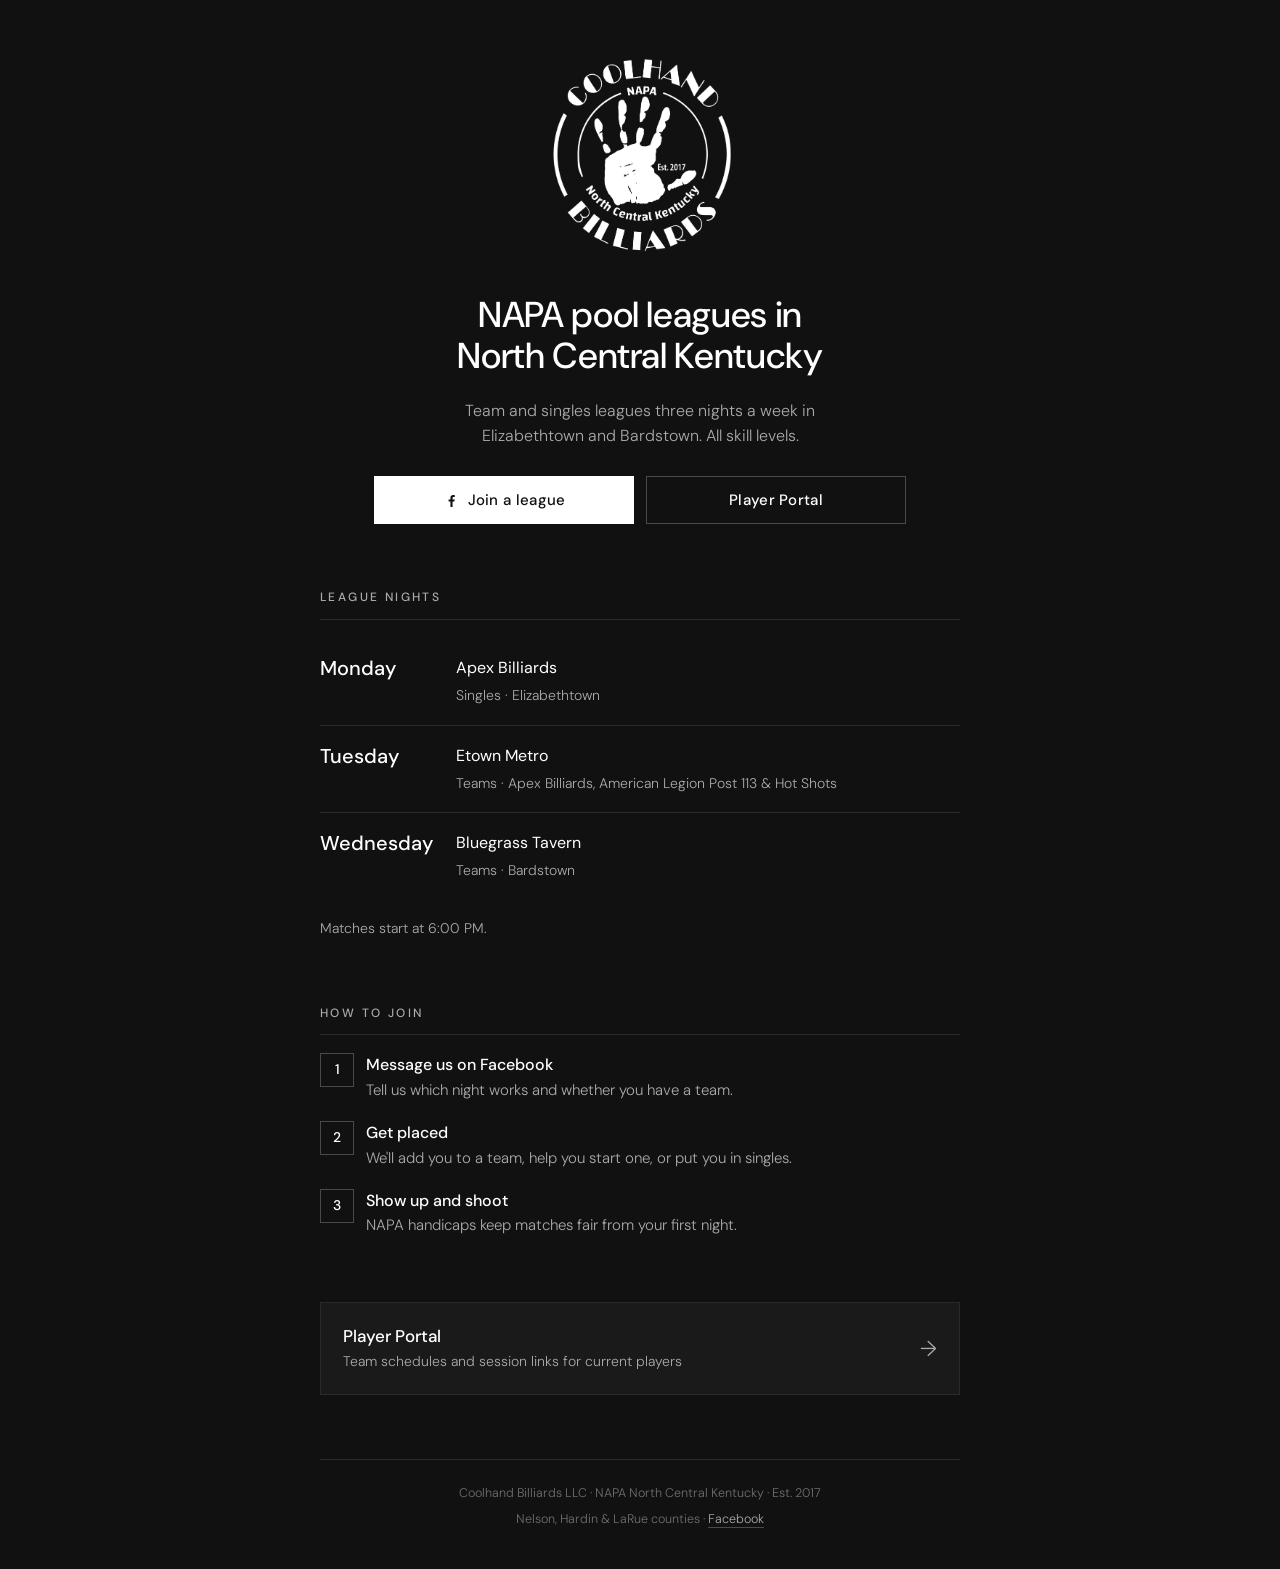
==== index.html @ ecc703ce "Add files via upload" ====
<!doctype html>
<html lang="en">
<head>
<meta charset="utf-8">
<meta name="viewport" content="width=device-width, initial-scale=1, viewport-fit=cover">
<title>Coolhand Billiards · NAPA Pool Leagues</title>
<meta name="description" content="NAPA pool leagues in North Central Kentucky. Monday singles at Apex Billiards, Tuesday Etown Metro teams, Wednesday Bardstown teams. Est. 2017.">
<meta name="theme-color" content="#111111">
<meta property="og:title" content="Coolhand Billiards · NAPA Pool Leagues">
<meta property="og:description" content="NAPA pool leagues in North Central Kentucky — Monday, Tuesday and Wednesday nights.">
<meta property="og:image" content="https://coolhandbilliards.com/players/CHB_Black_trans.png">
<meta property="og:url" content="https://coolhandbilliards.com/">
<link rel="icon" type="image/png" href="/players/CHB_Black_trans.png">
<link rel="preconnect" href="https://fonts.googleapis.com">
<link rel="preconnect" href="https://fonts.gstatic.com" crossorigin>
<link rel="stylesheet" href="https://fonts.googleapis.com/css2?family=DM+Sans:opsz,wght@9..40,300;9..40,400;9..40,500&display=swap">
<style>
  :root{
    color-scheme:dark;
    --bg:#111111;
    --surface:#1a1a1a;
    --text:#ffffff;
    --muted:#aaaaaa;
    --faint:#6f6f6f;
    --border:#2a2a2a;
    --border-bright:#4a4a4a;
    --font:'DM Sans',system-ui,-apple-system,'Segoe UI',Roboto,sans-serif;
  }
  *{box-sizing:border-box}
  html{-webkit-text-size-adjust:100%}
  body{
    margin:0;background:var(--bg);color:var(--text);
    font-family:var(--font);font-weight:300;line-height:1.55;
    -webkit-font-smoothing:antialiased;-webkit-tap-highlight-color:transparent;
    padding-left:max(20px,env(safe-area-inset-left));padding-right:max(20px,env(safe-area-inset-right));
    padding-block:calc(48px + env(safe-area-inset-top)) calc(40px + env(safe-area-inset-bottom));
  }
  main{max-width:640px;margin:0 auto;display:flex;flex-direction:column;gap:64px}
  a{color:inherit}
  a:focus-visible{outline:2px solid var(--text);outline-offset:3px}

  /* hero */
  .hero{display:flex;flex-direction:column;align-items:center;text-align:center;gap:22px}
  .logo{width:min(220px,58vw);height:auto;filter:invert(1);display:block}
  h1{font-weight:500;font-size:clamp(26px,6.4vw,36px);line-height:1.15;letter-spacing:-.01em;margin:6px 0 0;text-wrap:balance}
  .sub{color:var(--muted);font-size:16px;margin:0;max-width:34ch}
  .actions{display:flex;flex-wrap:wrap;justify-content:center;gap:12px;margin-top:6px;width:100%}
  .btn{
    display:inline-flex;align-items:center;justify-content:center;gap:8px;
    min-height:48px;padding:0 24px;flex:1 1 200px;max-width:260px;
    font-size:15px;font-weight:500;letter-spacing:.02em;text-decoration:none;
    border:1px solid var(--text);transition:background .15s,color .15s,border-color .15s;
  }
  .btn.primary{background:var(--text);color:var(--bg)}
  .btn.primary:hover{background:transparent;color:var(--text)}
  .btn.ghost{background:transparent;color:var(--text);border-color:var(--border-bright)}
  .btn.ghost:hover{border-color:var(--text)}
  .btn svg{width:17px;height:17px;flex:none}

  /* sections */
  section{display:flex;flex-direction:column;gap:18px}
  h2{
    margin:0;padding-bottom:12px;border-bottom:1px solid var(--border);
    font-size:12px;font-weight:500;letter-spacing:.2em;text-transform:uppercase;color:var(--muted);
  }

  .nights{display:flex;flex-direction:column}
  .night{display:grid;grid-template-columns:118px 1fr;gap:4px 18px;padding:18px 0;border-bottom:1px solid var(--border)}
  .night:last-child{border-bottom:none}
  .day{font-size:20px;font-weight:500;line-height:1.25}
  .where{font-size:16px;font-weight:400}
  .fmt{grid-column:2;color:var(--muted);font-size:14px}
  .time{color:var(--muted);font-size:14px;margin:0}

  .steps{list-style:none;margin:0;padding:0;display:flex;flex-direction:column;gap:18px;counter-reset:s}
  .steps li{display:grid;grid-template-columns:32px 1fr;gap:14px;counter-increment:s}
  .steps li::before{
    content:counter(s);width:32px;height:32px;border:1px solid var(--border-bright);
    display:flex;align-items:center;justify-content:center;font-size:14px;font-weight:500;
  }
  .steps b{display:block;font-weight:500;font-size:16px}
  .steps span{color:var(--muted);font-size:15px}

  .portal{
    display:flex;justify-content:space-between;align-items:center;gap:16px;
    background:var(--surface);border:1px solid var(--border);padding:20px 22px;text-decoration:none;
    transition:border-color .15s;
  }
  .portal:hover{border-color:var(--border-bright)}
  .portal b{display:block;font-weight:500;font-size:17px}
  .portal span{color:var(--muted);font-size:14px}
  .portal i{font-style:normal;font-size:22px;color:var(--muted)}

  footer{
    display:flex;flex-direction:column;align-items:center;gap:6px;text-align:center;
    color:var(--faint);font-size:12.5px;padding-top:24px;border-top:1px solid var(--border);
  }
  footer a{color:var(--muted);text-decoration:none;border-bottom:1px solid var(--border-bright)}
  footer a:hover{color:var(--text)}

  @media (max-width:420px){
    .night{grid-template-columns:1fr}
    .fmt{grid-column:1}
  }
  @media (prefers-reduced-motion:reduce){*{transition:none!important}}
</style>
</head>
<body>
<main>

  <header class="hero">
    <img class="logo" src="/players/CHB_Black_trans.png" alt="Coolhand Billiards — NAPA North Central Kentucky, Est. 2017" width="1211" height="1200">
    <h1>NAPA pool leagues in North Central Kentucky</h1>
    <p class="sub">Team and singles leagues three nights a week in Elizabethtown and Bardstown. All skill levels.</p>
    <div class="actions">
      <a class="btn primary" href="https://www.facebook.com/NAPAofNCK" target="_blank" rel="noopener">
        <svg viewBox="0 0 24 24" fill="currentColor" aria-hidden="true"><path d="M13.5 21v-7.5h2.6l.4-3h-3V8.6c0-.9.3-1.5 1.5-1.5h1.6V4.4c-.3 0-1.2-.1-2.3-.1-2.3 0-3.8 1.4-3.8 3.9v2.3H7.9v3h2.6V21h3z"/></svg>
        Join a league
      </a>
      <a class="btn ghost" href="/players">Player Portal</a>
    </div>
  </header>

  <section aria-labelledby="nights-h">
    <h2 id="nights-h">League nights</h2>
    <div class="nights">
      <div class="night">
        <div class="day">Monday</div>
        <div class="where">Apex Billiards</div>
        <div class="fmt">Singles · Elizabethtown</div>
      </div>
      <div class="night">
        <div class="day">Tuesday</div>
        <div class="where">Etown Metro</div>
        <div class="fmt">Teams · Apex Billiards, American Legion Post 113 &amp; Hot Shots</div>
      </div>
      <div class="night">
        <div class="day">Wednesday</div>
        <div class="where">Bluegrass Tavern</div>
        <div class="fmt">Teams · Bardstown</div>
      </div>
    </div>
    <p class="time">Matches start at 6:00 PM.</p>
  </section>

  <section aria-labelledby="join-h">
    <h2 id="join-h">How to join</h2>
    <ol class="steps">
      <li><div><b>Message us on Facebook</b><span>Tell us which night works and whether you have a team.</span></div></li>
      <li><div><b>Get placed</b><span>We'll add you to a team, help you start one, or put you in singles.</span></div></li>
      <li><div><b>Show up and shoot</b><span>NAPA handicaps keep matches fair from your first night.</span></div></li>
    </ol>
  </section>

  <a class="portal" href="/players">
    <div><b>Player Portal</b><span>Team schedules and session links for current players</span></div>
    <i aria-hidden="true">→</i>
  </a>

  <footer>
    <div>Coolhand Billiards LLC · NAPA North Central Kentucky · Est. 2017</div>
    <div>Nelson, Hardin &amp; LaRue counties · <a href="https://www.facebook.com/NAPAofNCK" target="_blank" rel="noopener">Facebook</a></div>
  </footer>

</main>
</body>
</html>
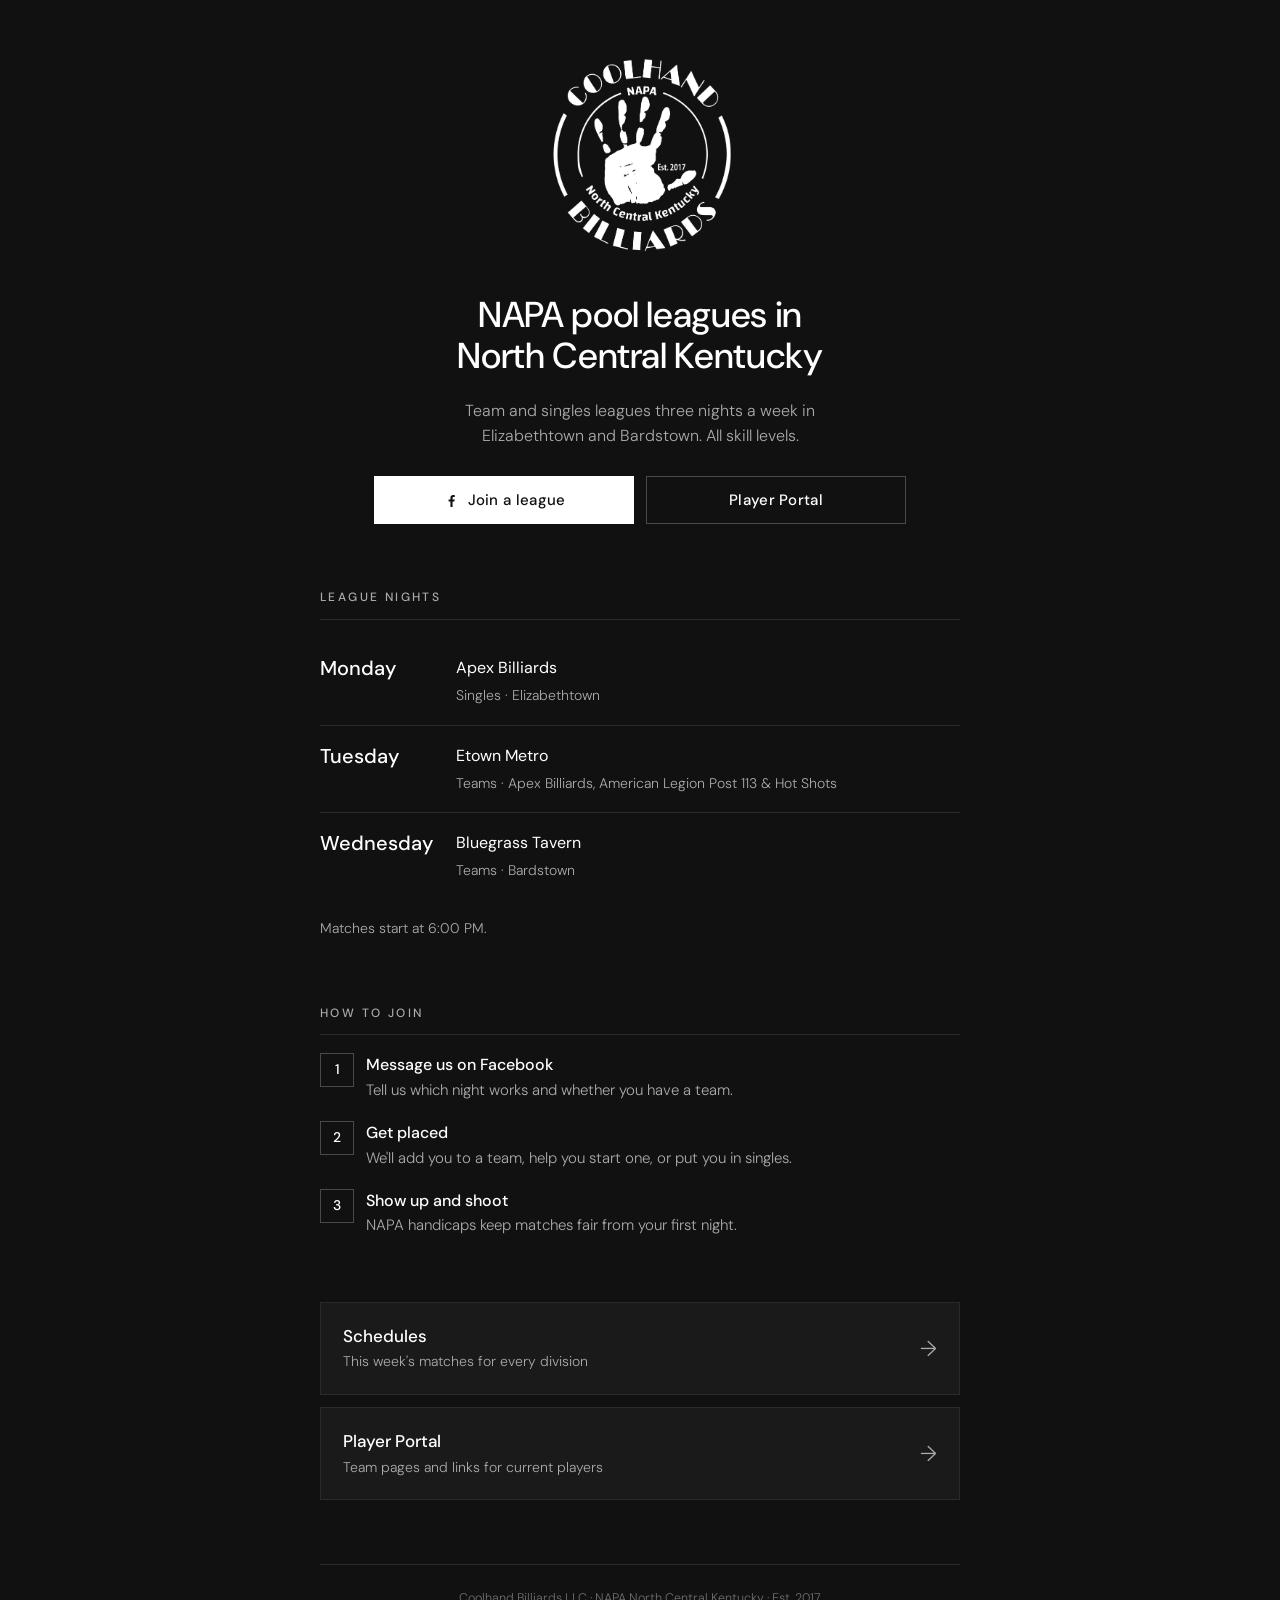
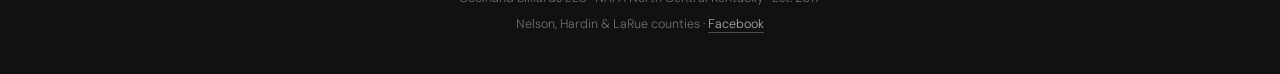
==== commit e5419ca6: "Add data-driven Schedules page, team pages with permanent PINs, and NAPA import tool" ====
--- a/index.html
+++ b/index.html
@@ -81,6 +81,7 @@
   .steps b{display:block;font-weight:500;font-size:16px}
   .steps span{color:var(--muted);font-size:15px}
 
+  .portals{display:flex;flex-direction:column;gap:12px}
   .portal{
     display:flex;justify-content:space-between;align-items:center;gap:16px;
     background:var(--surface);border:1px solid var(--border);padding:20px 22px;text-decoration:none;
@@ -152,10 +153,16 @@
     </ol>
   </section>
 
-  <a class="portal" href="/players">
-    <div><b>Player Portal</b><span>Team schedules and session links for current players</span></div>
-    <i aria-hidden="true">→</i>
-  </a>
+  <div class="portals">
+    <a class="portal" href="/schedules/">
+      <div><b>Schedules</b><span>This week's matches for every division</span></div>
+      <i aria-hidden="true">→</i>
+    </a>
+    <a class="portal" href="/players">
+      <div><b>Player Portal</b><span>Team pages and links for current players</span></div>
+      <i aria-hidden="true">→</i>
+    </a>
+  </div>
 
   <footer>
     <div>Coolhand Billiards LLC · NAPA North Central Kentucky · Est. 2017</div>
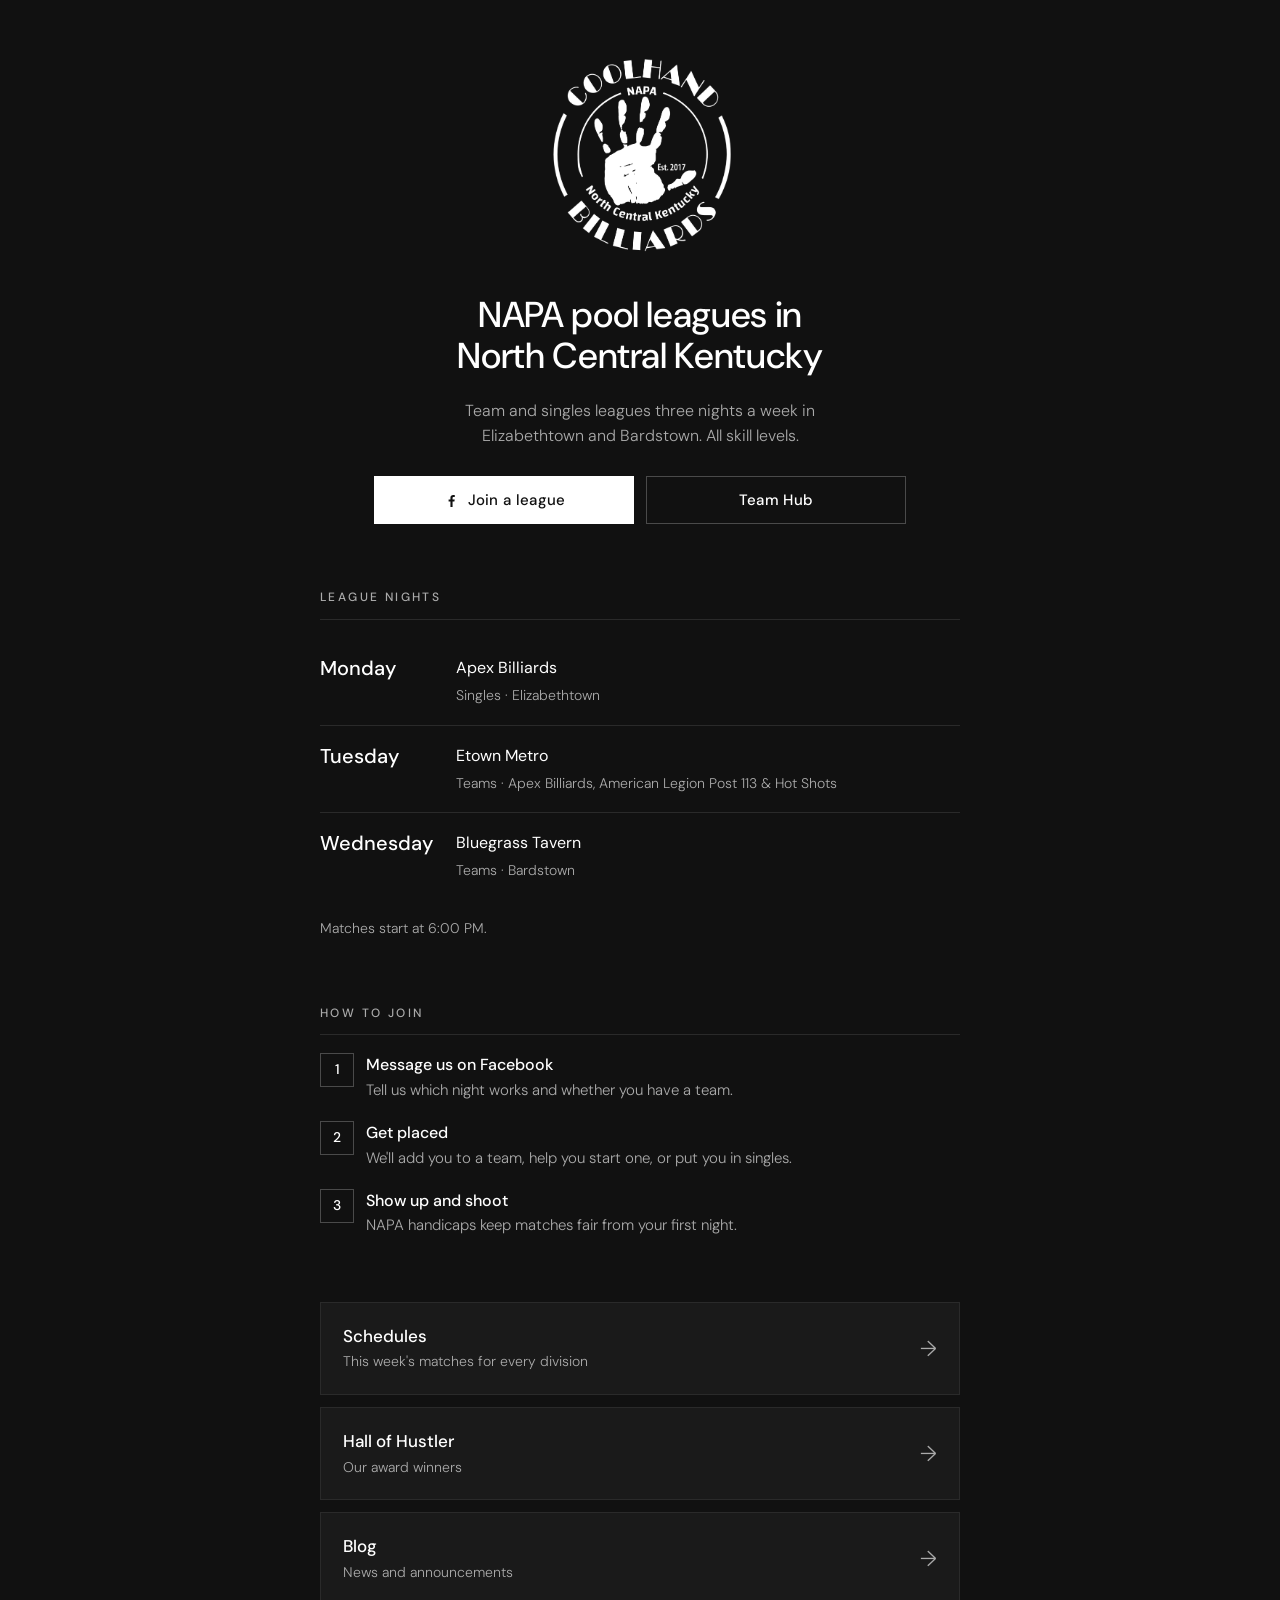
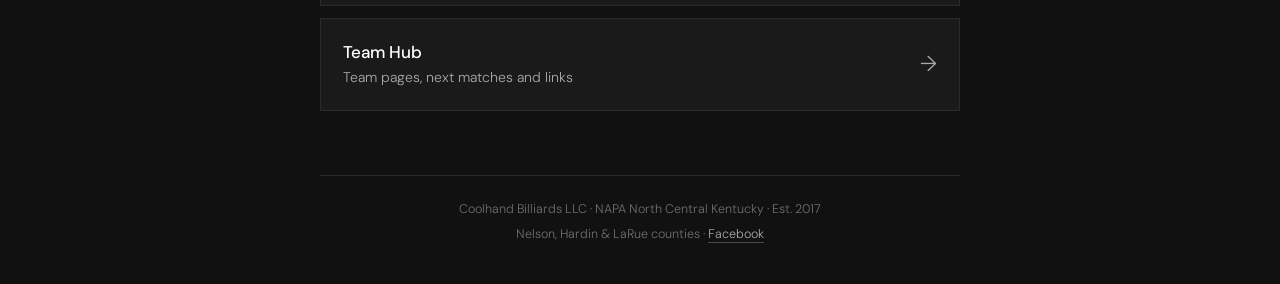
==== commit 669d690f: "Add Hall of Hustler and Blog pages; rename Player Portal to Team Hub" ====
--- a/index.html
+++ b/index.html
@@ -118,7 +118,7 @@
         <svg viewBox="0 0 24 24" fill="currentColor" aria-hidden="true"><path d="M13.5 21v-7.5h2.6l.4-3h-3V8.6c0-.9.3-1.5 1.5-1.5h1.6V4.4c-.3 0-1.2-.1-2.3-.1-2.3 0-3.8 1.4-3.8 3.9v2.3H7.9v3h2.6V21h3z"/></svg>
         Join a league
       </a>
-      <a class="btn ghost" href="/players">Player Portal</a>
+      <a class="btn ghost" href="/players/">Team Hub</a>
     </div>
   </header>
 
@@ -158,8 +158,16 @@
       <div><b>Schedules</b><span>This week's matches for every division</span></div>
       <i aria-hidden="true">→</i>
     </a>
-    <a class="portal" href="/players">
-      <div><b>Player Portal</b><span>Team pages and links for current players</span></div>
+    <a class="portal" href="/hall-of-hustler/">
+      <div><b>Hall of Hustler</b><span>Our award winners</span></div>
+      <i aria-hidden="true">→</i>
+    </a>
+    <a class="portal" href="/blog/">
+      <div><b>Blog</b><span>News and announcements</span></div>
+      <i aria-hidden="true">→</i>
+    </a>
+    <a class="portal" href="/players/">
+      <div><b>Team Hub</b><span>Team pages, next matches and links</span></div>
       <i aria-hidden="true">→</i>
     </a>
   </div>
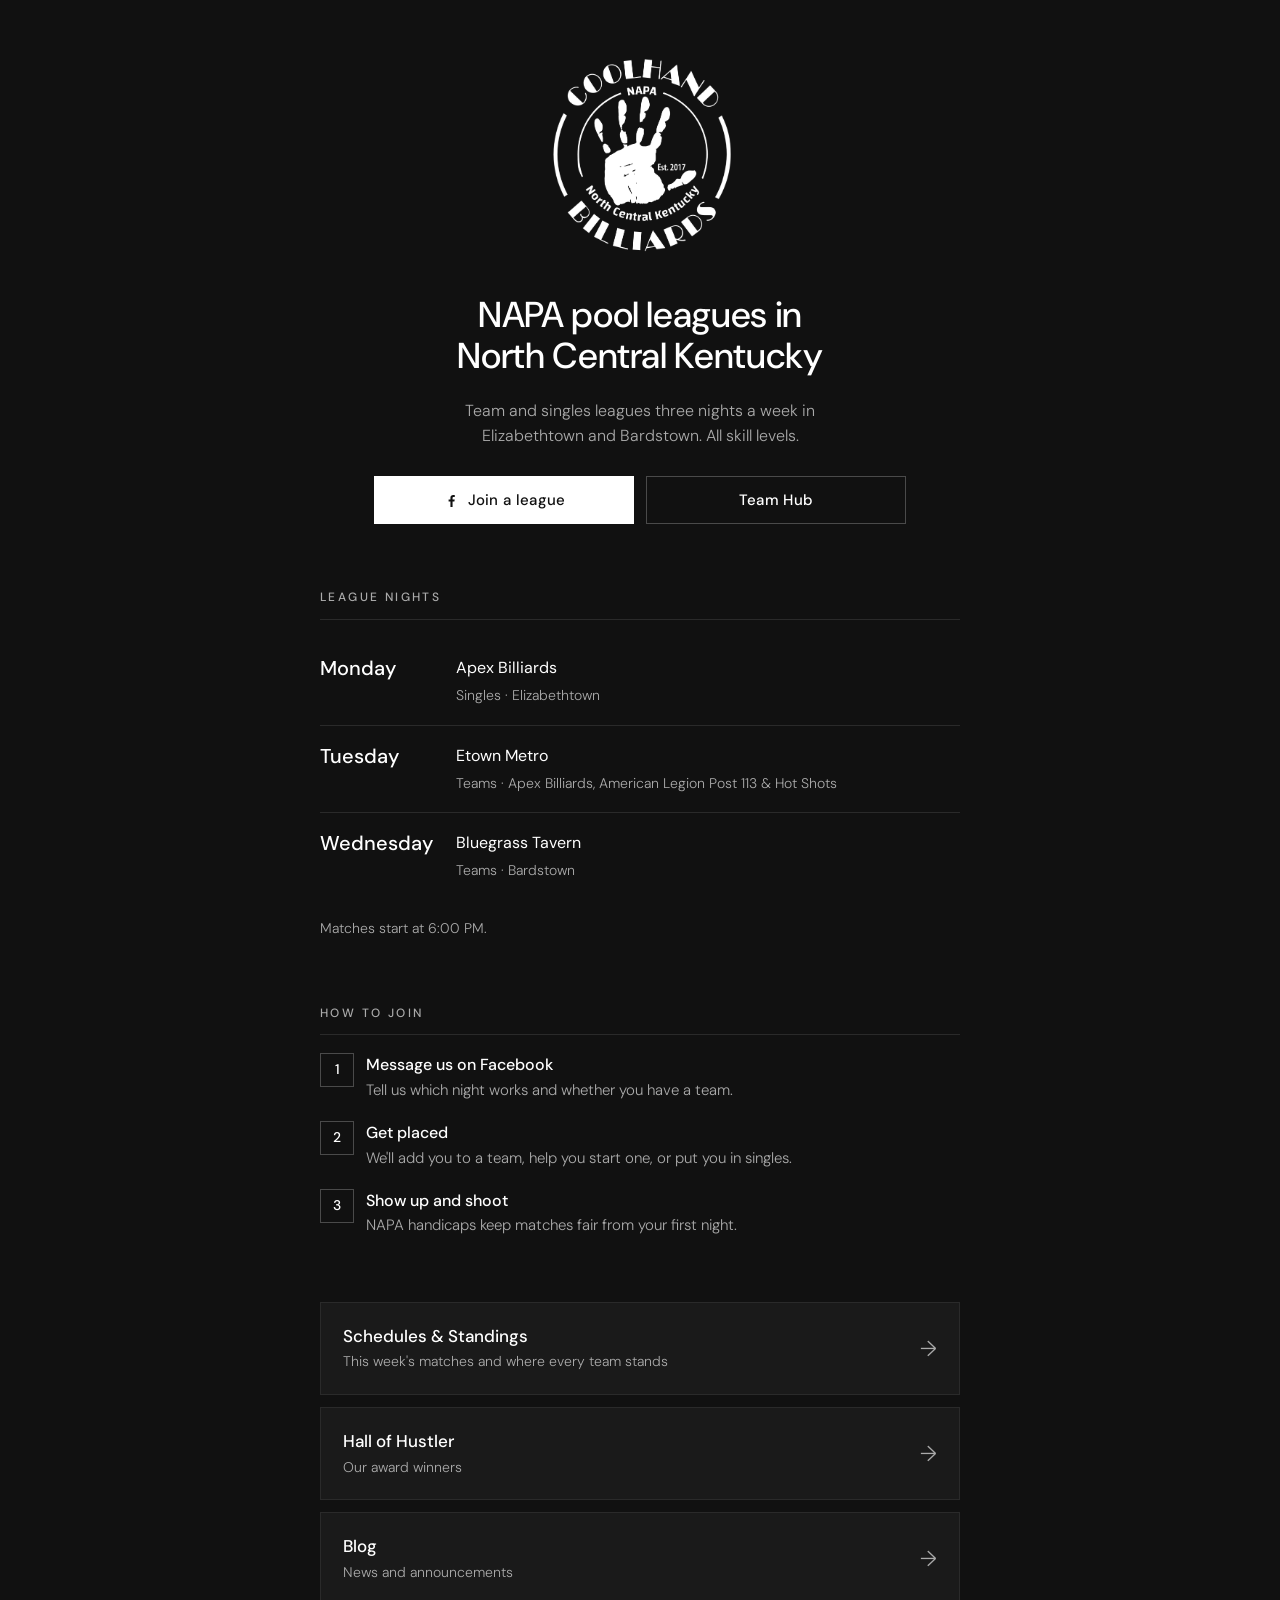
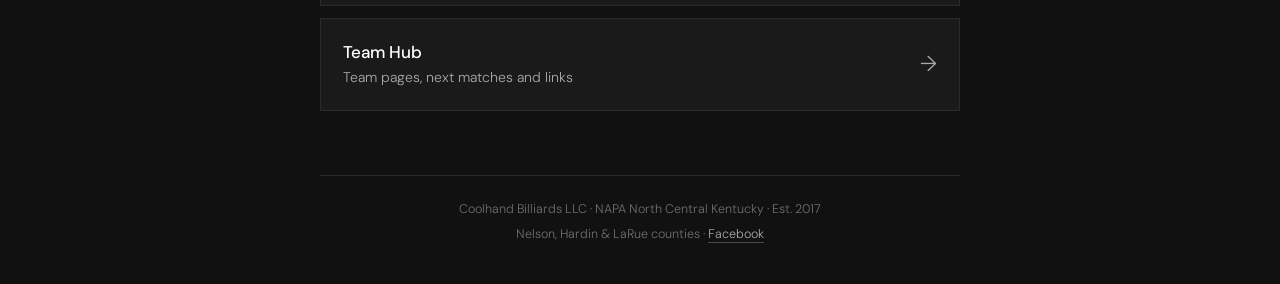
==== commit da8614fe: "Add standings: official NAPA standings on Schedules & Standings and team pages" ====
--- a/index.html
+++ b/index.html
@@ -155,7 +155,7 @@
 
   <div class="portals">
     <a class="portal" href="/schedules/">
-      <div><b>Schedules</b><span>This week's matches for every division</span></div>
+      <div><b>Schedules &amp; Standings</b><span>This week's matches and where every team stands</span></div>
       <i aria-hidden="true">→</i>
     </a>
     <a class="portal" href="/hall-of-hustler/">
